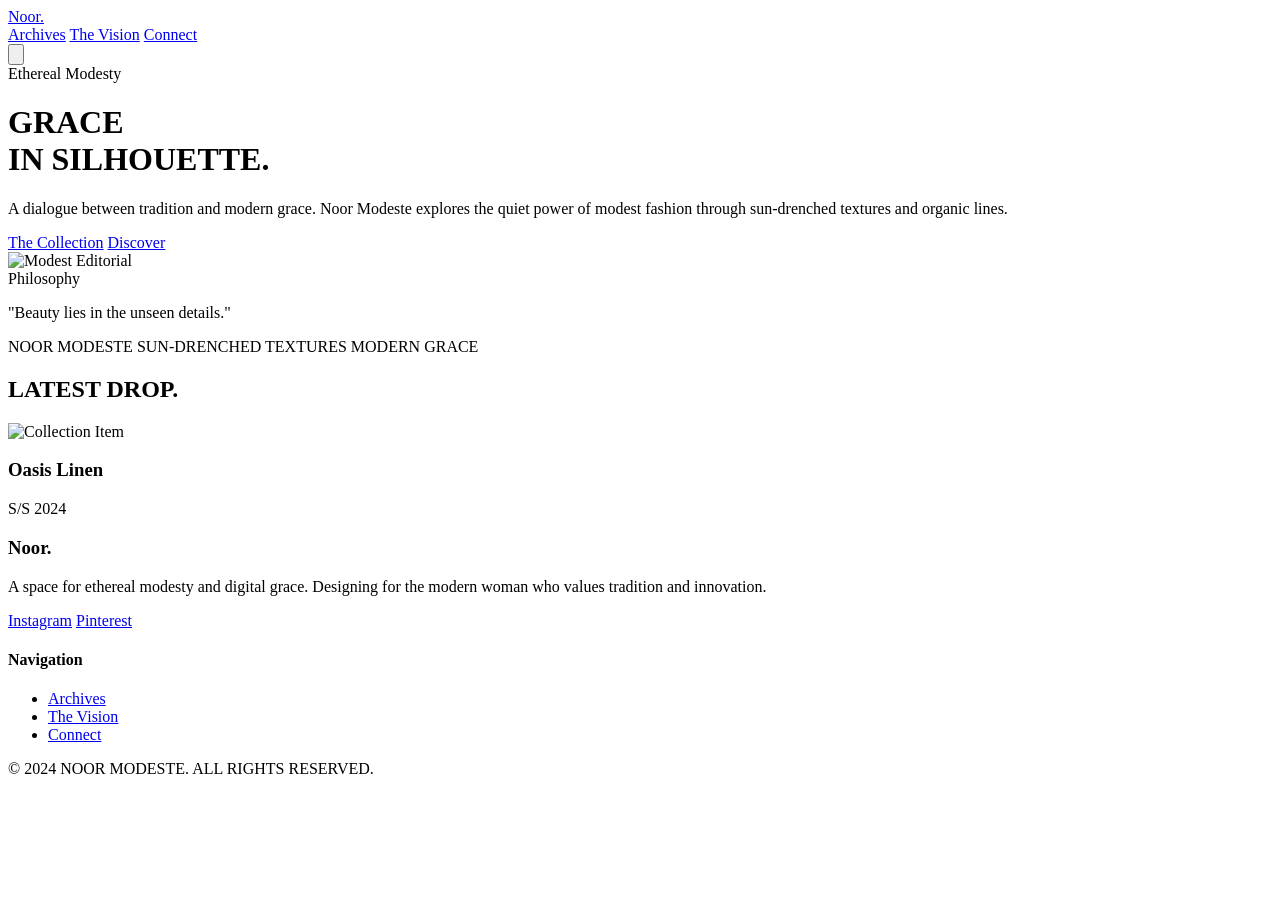
==== index.html @ ca519f13 "Add files via upload" ====
<!DOCTYPE html>
<html lang="en">
<head>
    <meta charset="UTF-8">
    <meta name="viewport" content="width=device-width, initial-scale=1.0">
    <title>NOOR MODESTE | Ethereal Modest Fashion Portfolio</title>
    <meta name="description" content="Portfolio of Noor, a modest fashion designer blending traditional elegance with modern aesthetic standards.">
    <script src="https://cdn.tailwindcss.com"></script>
    <link rel="stylesheet" href="css/noor.css">
    <script src="js/noor.js" defer></script>
</head>
<body class="antialiased">

    <!-- Ethereal Navbar -->
    <nav class="fixed top-0 left-0 w-full z-50 px-10 py-8 flex justify-between items-center noor-glass">
        <a href="index.html" class="text-2xl font-bold tracking-widest text-noor-text uppercase italic">Noor.</a>
        <div class="hidden md:flex space-x-12 text-[10px] uppercase font-bold tracking-[0.3em] text-noor-text">
            <a href="collections.html" class="hover:text-noor-gold transition-colors">Archives</a>
            <a href="about.html" class="hover:text-noor-gold transition-colors">The Vision</a>
            <a href="contact.html" class="hover:text-noor-gold transition-colors">Connect</a>
        </div>
        <button class="md:hidden text-noor-text">
            <svg class="w-6 h-6" fill="none" stroke="currentColor" viewBox="0 0 24 24"><path stroke-linecap="round" stroke-linejoin="round" stroke-width="2" d="M4 6h16M4 12h16m-7 6h7"></path></svg>
        </button>
    </nav>

    <!-- Hero Section -->
    <header class="min-h-screen flex items-center pt-32 pb-20 relative overflow-hidden px-10">
        <!-- Organic Background Shapes -->
        <div class="absolute top-20 right-0 w-[500px] h-[500px] bg-noor-accent/30 rounded-full blur-3xl parallax-shape" data-speed="0.2"></div>
        <div class="absolute bottom-20 left-0 w-[300px] h-[300px] bg-noor-gold/10 rounded-full blur-3xl parallax-shape" data-speed="-0.1"></div>

        <div class="container mx-auto grid grid-cols-1 lg:grid-cols-2 gap-20 items-center relative z-10">
            <div class="noor-reveal">
                <span class="text-noor-gold text-xs uppercase font-bold tracking-[0.4em] mb-6 block">Ethereal Modesty</span>
                <h1 class="text-7xl md:text-9xl font-normal leading-[0.9] text-noor-text mb-10 italic">GRACE <br> IN <span class="font-bold">SILHOUETTE.</span></h1>
                <p class="text-noor-text/60 text-lg max-w-md font-light leading-relaxed mb-12">
                    A dialogue between tradition and modern grace. Noor Modeste explores the quiet power of modest fashion through sun-drenched textures and organic lines.
                </p>
                <div class="flex items-center space-x-10">
                    <a href="collections.html" class="btn-noor">The Collection</a>
                    <a href="about.html" class="text-xs uppercase font-bold tracking-widest text-noor-text border-b border-noor-text pb-1 hover:text-noor-gold hover:border-noor-gold transition-all">Discover</a>
                </div>
            </div>

            <div class="relative noor-reveal" style="transition-delay: 200ms;">
                <div class="shape-mask w-full aspect-[4/5] bg-noor-sand">
                    <img src="https://images.unsplash.com/photo-1583337130417-3346a1be7dee?ixlib=rb-1.2.1&auto=format&fit=crop&w=1000&q=80" alt="Modest Editorial" class="w-full h-full object-cover">
                </div>
                <!-- Floating Detail Card -->
                <div class="absolute -bottom-10 -left-10 p-8 noor-glass rounded-[30px] max-w-[200px] text-center shadow-2xl">
                    <span class="text-[10px] uppercase tracking-widest text-noor-gold block mb-2">Philosophy</span>
                    <p class="text-xs font-bold text-noor-text italic">"Beauty lies in the unseen details."</p>
                </div>
            </div>
        </div>
    </header>

    <!-- Marquee Text -->
    <section class="py-10 border-y border-noor-accent overflow-hidden whitespace-nowrap">
        <div class="inline-block animate-marquee text-noor-accent">
            <span class="text-[8vw] font-normal italic tracking-tighter uppercase mr-20">NOOR MODESTE</span>
            <span class="text-[8vw] font-normal italic tracking-tighter uppercase mr-20">SUN-DRENCHED TEXTURES</span>
            <span class="text-[8vw] font-normal italic tracking-tighter uppercase mr-20">MODERN GRACE</span>
        </div>
    </section>

    <!-- Featured Collection -->
    <section class="py-40 px-10 bg-noor-sand/30">
        <div class="container mx-auto">
            <div class="text-center mb-24 noor-reveal">
                <h2 class="text-5xl md:text-7xl font-normal text-noor-text uppercase tracking-widest">LATEST <span class="italic text-noor-gold">DROP.</span></h2>
            </div>
            
            <div class="grid grid-cols-1 md:grid-cols-2 lg:grid-cols-3 gap-16">
                <!-- Drop Item -->
                <div class="noor-reveal">
                    <div class="aspect-[3/4] mb-8 overflow-hidden rounded-t-[100px] border-b-8 border-noor-gold/20 hover:border-noor-gold transition-all">
                        <img src="https://images.unsplash.com/photo-1544441893-675973e31985?ixlib=rb-1.2.1&auto=format&fit=crop&w=800&q=80" alt="Collection Item" class="w-full h-full object-cover grayscale hover:grayscale-0 transition-all duration-1000">
                    </div>
                    <h3 class="text-2xl font-bold text-noor-text uppercase tracking-tighter">Oasis Linen</h3>
                    <p class="text-noor-gold text-xs font-bold uppercase tracking-widest">S/S 2024</p>
                </div>
            </div>
        </div>
    </section>

    <!-- Global Footer -->
    <footer class="py-24 px-10 bg-noor-cream border-t border-noor-accent">
        <div class="container mx-auto flex flex-col md:flex-row justify-between items-start gap-20">
            <div class="max-w-sm">
                <h3 class="text-4xl font-bold tracking-widest text-noor-text uppercase italic mb-8">Noor.</h3>
                <p class="text-noor-text/60 font-light leading-relaxed mb-10">A space for ethereal modesty and digital grace. Designing for the modern woman who values tradition and innovation.</p>
                <div class="flex space-x-6">
                    <a href="#" class="text-noor-text hover:text-noor-gold transition-colors">Instagram</a>
                    <a href="#" class="text-noor-text hover:text-noor-gold transition-colors">Pinterest</a>
                </div>
            </div>
            <div class="grid grid-cols-2 gap-20">
                <div>
                    <h4 class="text-[10px] uppercase font-bold tracking-[0.3em] text-noor-gold mb-8">Navigation</h4>
                    <ul class="space-y-4 text-xs font-bold text-noor-text uppercase tracking-widest">
                        <li><a href="collections.html" class="hover:text-noor-gold transition-colors">Archives</a></li>
                        <li><a href="about.html" class="hover:text-noor-gold transition-colors">The Vision</a></li>
                        <li><a href="contact.html" class="hover:text-noor-gold transition-colors">Connect</a></li>
                    </ul>
                </div>
            </div>
        </div>
        <div class="container mx-auto pt-20 mt-20 border-t border-noor-accent text-center text-[10px] uppercase tracking-[0.5em] text-noor-text/40">
            &copy; 2024 NOOR MODESTE. ALL RIGHTS RESERVED.
        </div>
    </footer>

    <style>
        @keyframes marquee {
            0% { transform: translateX(0); }
            100% { transform: translateX(-50%); }
        }
        .animate-marquee {
            animation: marquee 30s linear infinite;
        }
    </style>

</body>
</html>
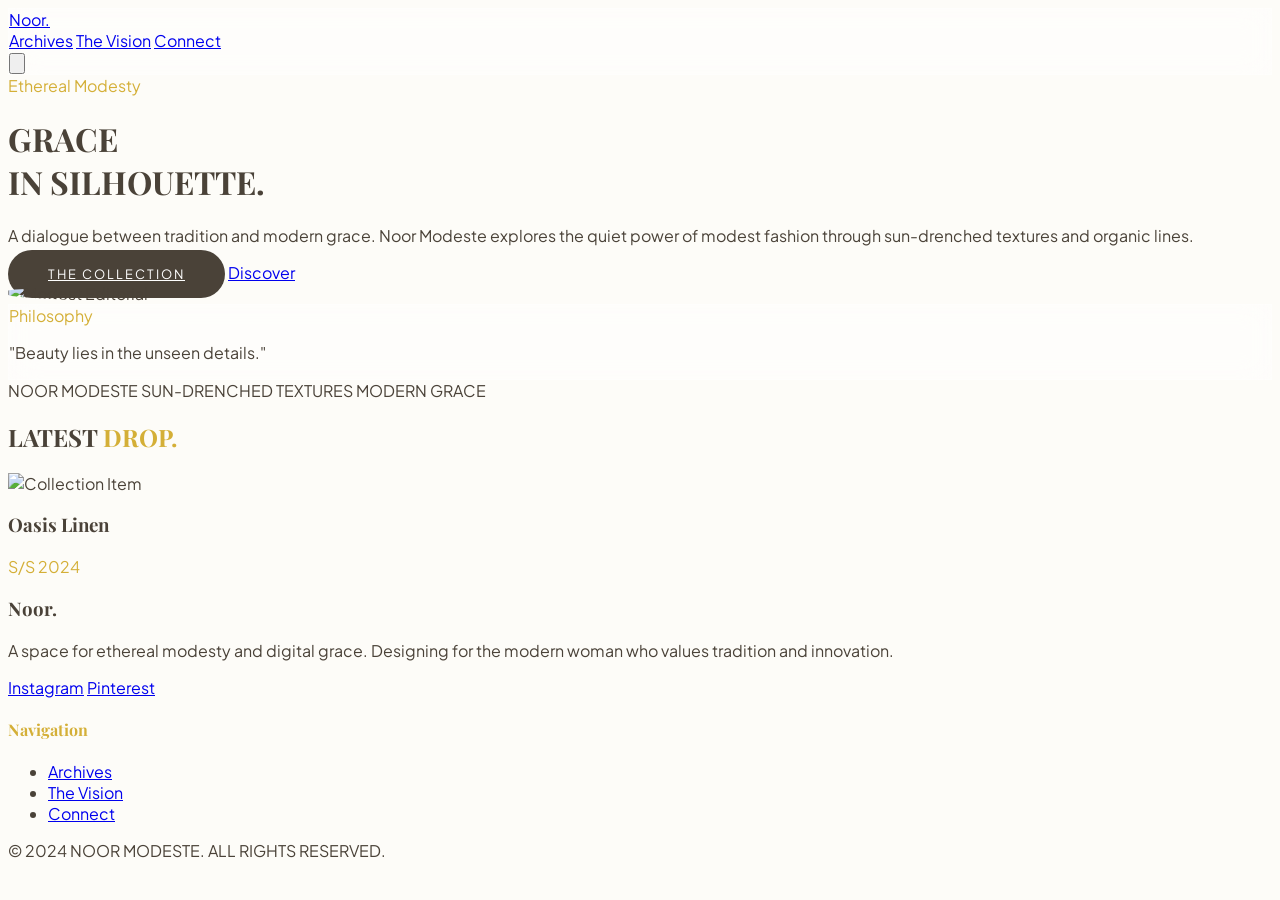
==== commit 9ce73601: "Update index.html" ====
--- a/index.html
+++ b/index.html
@@ -45,7 +45,7 @@
 
             <div class="relative noor-reveal" style="transition-delay: 200ms;">
                 <div class="shape-mask w-full aspect-[4/5] bg-noor-sand">
-                    <img src="https://images.unsplash.com/photo-1583337130417-3346a1be7dee?ixlib=rb-1.2.1&auto=format&fit=crop&w=1000&q=80" alt="Modest Editorial" class="w-full h-full object-cover">
+                    <img src="https://images.unsplash.com/photo-1515886657613-9f3515b0c78f?ixlib=rb-1.2.1&auto=format&fit=crop&w=800&q=80" alt="Modest Editorial" class="w-full h-full object-cover">
                 </div>
                 <!-- Floating Detail Card -->
                 <div class="absolute -bottom-10 -left-10 p-8 noor-glass rounded-[30px] max-w-[200px] text-center shadow-2xl">
--- a/css/noor.css
+++ b/css/noor.css
@@ -0,0 +1,85 @@
+@import url('https://fonts.googleapis.com/css2?family=Playfair+Display:ital,wght@0,400;0,700;1,400&family=Plus+Jakarta+Sans:wght@300;400;500;700&display=swap');
+
+:root {
+    --noor-cream: #fdfcf8;
+    --noor-sand: #f5f1e9;
+    --noor-gold: #d4af37;
+    --noor-text: #4a4238;
+    --noor-accent: #e8e2d6;
+}
+
+body {
+    background-color: var(--noor-cream);
+    color: var(--noor-text);
+    font-family: 'Plus Jakarta Sans', sans-serif;
+    overflow-x: hidden;
+    scroll-behavior: smooth;
+}
+
+/* Typography */
+h1, h2, h3, h4 {
+    font-family: 'Playfair Display', serif;
+}
+
+.text-noor-gold { color: var(--noor-gold); }
+
+/* Glassmorphism */
+.noor-glass {
+    background: rgba(255, 255, 255, 0.4);
+    backdrop-filter: blur(15px);
+    -webkit-backdrop-filter: blur(15px);
+    border: 1px solid rgba(255, 255, 255, 0.2);
+}
+
+/* Soft Reveal Animation */
+.noor-reveal {
+    opacity: 0;
+    transform: translateY(30px);
+    transition: all 1.2s cubic-bezier(0.2, 0.6, 0.2, 1);
+}
+
+.noor-reveal.active {
+    opacity: 1;
+    transform: translateY(0);
+}
+
+/* Organic Shapes */
+.shape-mask {
+    border-radius: 60% 40% 70% 30% / 40% 50% 60% 50%;
+    overflow: hidden;
+    transition: border-radius 1s ease;
+}
+
+.shape-mask:hover {
+    border-radius: 40% 60% 30% 70% / 50% 40% 50% 60%;
+}
+
+/* Buttons */
+.btn-noor {
+    background-color: var(--noor-text);
+    color: white;
+    padding: 1rem 2.5rem;
+    border-radius: 100px;
+    font-size: 0.8rem;
+    letter-spacing: 2px;
+    text-transform: uppercase;
+    transition: all 0.4s ease;
+}
+
+.btn-noor:hover {
+    background-color: var(--noor-gold);
+    transform: translateY(-5px);
+    box-shadow: 0 10px 20px rgba(212, 175, 55, 0.2);
+}
+
+/* Custom Scrollbar */
+::-webkit-scrollbar {
+    width: 6px;
+}
+::-webkit-scrollbar-track {
+    background: var(--noor-cream);
+}
+::-webkit-scrollbar-thumb {
+    background: var(--noor-accent);
+    border-radius: 10px;
+}
